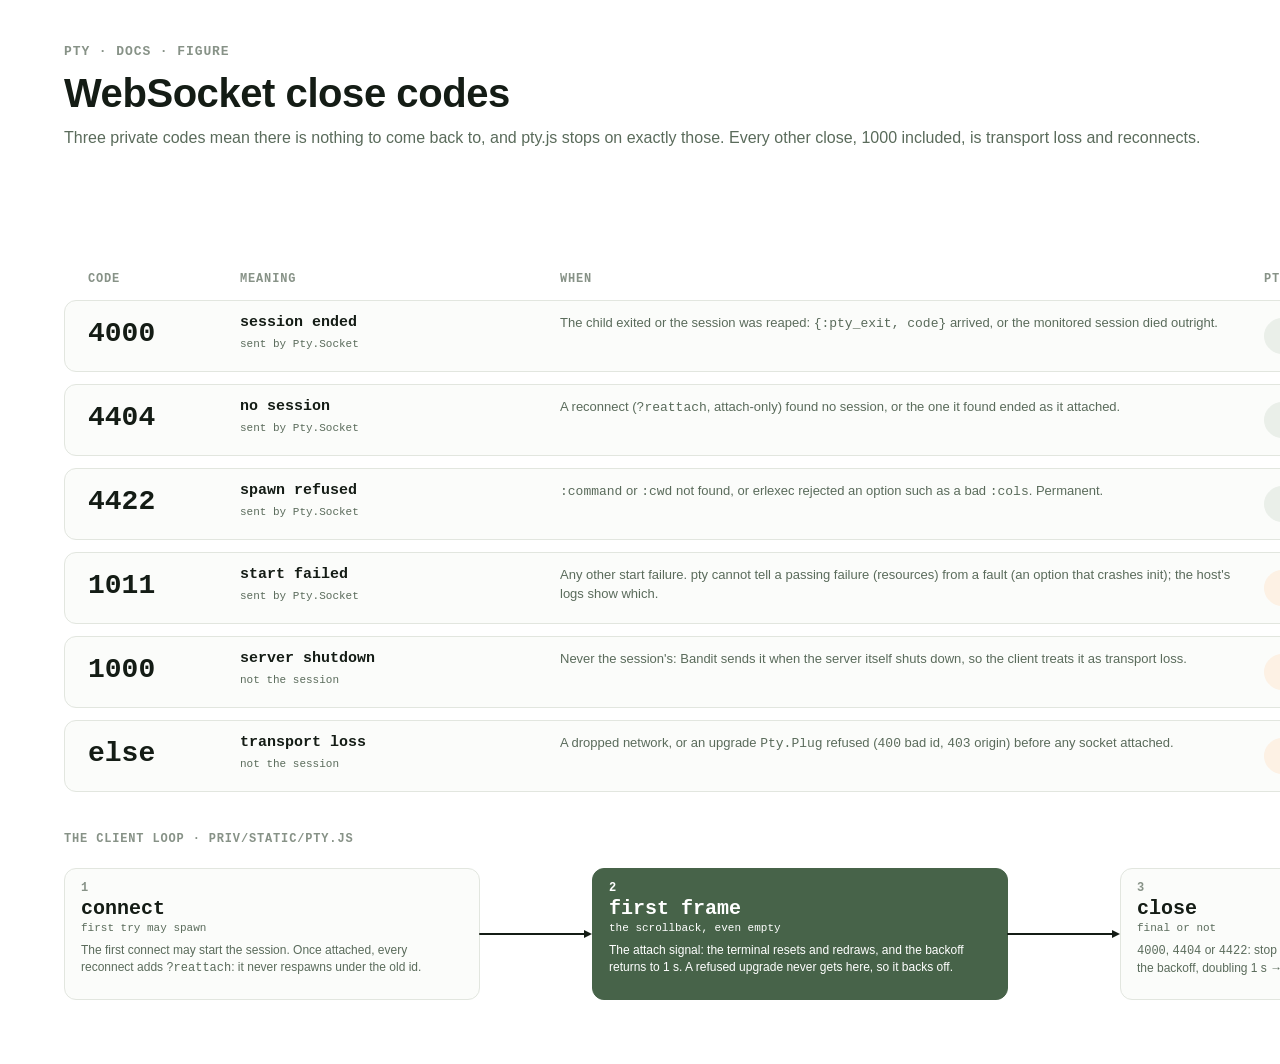
==== docs/figures/project/CloseCodes.dc.html @ 66c33f6b "docs: the pty figures canvas — session lifecycle, close codes — rendered behind mise run figures Can" ====
<!doctype html>
<html lang="en">
<head>
<meta charset="utf-8">
<title>WebSocket close codes</title>
<script src="./support.js"></script>
</head>
<body>
<x-dc>
<helmet>
<style>
body{margin:0;background:#ffffff}
a{color:#476349}a:hover{color:#3b5340}
</style>
</helmet>
<div style="position: relative; width: 1600px; height: 1064px; box-sizing: border-box; background: #ffffff; overflow: hidden; color: #141c15; font-family: -apple-system, BlinkMacSystemFont, 'Segoe UI', Inter, Roboto, 'Helvetica Neue', sans-serif">

<div style="position: absolute; left: 88px; top: 272px; font-family: ui-monospace, SFMono-Regular, 'SF Mono', Menlo, Consolas, monospace; font-size: 12px; font-weight: 550; letter-spacing: 0.07em; text-transform: uppercase; color: #879287">code</div>
<div style="position: absolute; left: 240px; top: 272px; font-family: ui-monospace, SFMono-Regular, 'SF Mono', Menlo, Consolas, monospace; font-size: 12px; font-weight: 550; letter-spacing: 0.07em; text-transform: uppercase; color: #879287">meaning</div>
<div style="position: absolute; left: 560px; top: 272px; font-family: ui-monospace, SFMono-Regular, 'SF Mono', Menlo, Consolas, monospace; font-size: 12px; font-weight: 550; letter-spacing: 0.07em; text-transform: uppercase; color: #879287">when</div>
<div style="position: absolute; left: 1264px; top: 272px; font-family: ui-monospace, SFMono-Regular, 'SF Mono', Menlo, Consolas, monospace; font-size: 12px; font-weight: 550; letter-spacing: 0.07em; text-transform: uppercase; color: #879287">pty.js</div>
<div style="position: absolute; left: 64px; top: 300px; width: 1472px; height: 72px; box-sizing: border-box; background: #fbfcfa; border: 1px solid #e2e6df; border-radius: 12px"></div><div style="position: absolute; left: 88px; top: 318px; font-family: ui-monospace, SFMono-Regular, 'SF Mono', Menlo, Consolas, monospace; font-size: 28px; font-weight: 550; color: #141c15">4000</div><div style="position: absolute; left: 240px; top: 314px; width: 300px; font-family: ui-monospace, SFMono-Regular, 'SF Mono', Menlo, Consolas, monospace; font-size: 15px; font-weight: 550; color: #141c15">session ended</div><div style="position: absolute; left: 240px; top: 338px; width: 300px; font-family: ui-monospace, SFMono-Regular, 'SF Mono', Menlo, Consolas, monospace; font-size: 11px; color: #5a6b5b">sent by Pty.Socket</div><div style="position: absolute; left: 560px; top: 314px; width: 680px; font-size: 13px; line-height: 1.45; color: #5a6b5b">The child exited or the session was reaped: <span style="font-family: ui-monospace, SFMono-Regular, 'SF Mono', Menlo, Consolas, monospace">{:pty_exit, code}</span> arrived, or the monitored session died outright.</div><div style="position: absolute; left: 1264px; top: 318px; width: 248px; height: 36px; box-sizing: border-box; border-radius: 999px; background: #eaefe9; border: 1px solid #eaefe9; color: #3b5340; font-family: ui-monospace, SFMono-Regular, 'SF Mono', Menlo, Consolas, monospace; font-size: 13px; font-weight: 550; display: flex; align-items: center; justify-content: center">stop · onExit</div>
<div style="position: absolute; left: 64px; top: 384px; width: 1472px; height: 72px; box-sizing: border-box; background: #fbfcfa; border: 1px solid #e2e6df; border-radius: 12px"></div><div style="position: absolute; left: 88px; top: 402px; font-family: ui-monospace, SFMono-Regular, 'SF Mono', Menlo, Consolas, monospace; font-size: 28px; font-weight: 550; color: #141c15">4404</div><div style="position: absolute; left: 240px; top: 398px; width: 300px; font-family: ui-monospace, SFMono-Regular, 'SF Mono', Menlo, Consolas, monospace; font-size: 15px; font-weight: 550; color: #141c15">no session</div><div style="position: absolute; left: 240px; top: 422px; width: 300px; font-family: ui-monospace, SFMono-Regular, 'SF Mono', Menlo, Consolas, monospace; font-size: 11px; color: #5a6b5b">sent by Pty.Socket</div><div style="position: absolute; left: 560px; top: 398px; width: 680px; font-size: 13px; line-height: 1.45; color: #5a6b5b">A reconnect (<span style="font-family: ui-monospace, SFMono-Regular, 'SF Mono', Menlo, Consolas, monospace">?reattach</span>, attach-only) found no session, or the one it found ended as it attached.</div><div style="position: absolute; left: 1264px; top: 402px; width: 248px; height: 36px; box-sizing: border-box; border-radius: 999px; background: #eaefe9; border: 1px solid #eaefe9; color: #3b5340; font-family: ui-monospace, SFMono-Regular, 'SF Mono', Menlo, Consolas, monospace; font-size: 13px; font-weight: 550; display: flex; align-items: center; justify-content: center">stop · onExit</div>
<div style="position: absolute; left: 64px; top: 468px; width: 1472px; height: 72px; box-sizing: border-box; background: #fbfcfa; border: 1px solid #e2e6df; border-radius: 12px"></div><div style="position: absolute; left: 88px; top: 486px; font-family: ui-monospace, SFMono-Regular, 'SF Mono', Menlo, Consolas, monospace; font-size: 28px; font-weight: 550; color: #141c15">4422</div><div style="position: absolute; left: 240px; top: 482px; width: 300px; font-family: ui-monospace, SFMono-Regular, 'SF Mono', Menlo, Consolas, monospace; font-size: 15px; font-weight: 550; color: #141c15">spawn refused</div><div style="position: absolute; left: 240px; top: 506px; width: 300px; font-family: ui-monospace, SFMono-Regular, 'SF Mono', Menlo, Consolas, monospace; font-size: 11px; color: #5a6b5b">sent by Pty.Socket</div><div style="position: absolute; left: 560px; top: 482px; width: 680px; font-size: 13px; line-height: 1.45; color: #5a6b5b"><span style="font-family: ui-monospace, SFMono-Regular, 'SF Mono', Menlo, Consolas, monospace">:command</span> or <span style="font-family: ui-monospace, SFMono-Regular, 'SF Mono', Menlo, Consolas, monospace">:cwd</span> not found, or erlexec rejected an option such as a bad <span style="font-family: ui-monospace, SFMono-Regular, 'SF Mono', Menlo, Consolas, monospace">:cols</span>. Permanent.</div><div style="position: absolute; left: 1264px; top: 486px; width: 248px; height: 36px; box-sizing: border-box; border-radius: 999px; background: #eaefe9; border: 1px solid #eaefe9; color: #3b5340; font-family: ui-monospace, SFMono-Regular, 'SF Mono', Menlo, Consolas, monospace; font-size: 13px; font-weight: 550; display: flex; align-items: center; justify-content: center">stop · onExit</div>
<div style="position: absolute; left: 64px; top: 552px; width: 1472px; height: 72px; box-sizing: border-box; background: #fbfcfa; border: 1px solid #e2e6df; border-radius: 12px"></div><div style="position: absolute; left: 88px; top: 570px; font-family: ui-monospace, SFMono-Regular, 'SF Mono', Menlo, Consolas, monospace; font-size: 28px; font-weight: 550; color: #141c15">1011</div><div style="position: absolute; left: 240px; top: 566px; width: 300px; font-family: ui-monospace, SFMono-Regular, 'SF Mono', Menlo, Consolas, monospace; font-size: 15px; font-weight: 550; color: #141c15">start failed</div><div style="position: absolute; left: 240px; top: 590px; width: 300px; font-family: ui-monospace, SFMono-Regular, 'SF Mono', Menlo, Consolas, monospace; font-size: 11px; color: #5a6b5b">sent by Pty.Socket</div><div style="position: absolute; left: 560px; top: 566px; width: 680px; font-size: 13px; line-height: 1.45; color: #5a6b5b">Any other start failure. pty cannot tell a passing failure (resources) from a fault (an option that crashes init); the host's logs show which.</div><div style="position: absolute; left: 1264px; top: 570px; width: 248px; height: 36px; box-sizing: border-box; border-radius: 999px; background: #fdf1e4; border: 1px solid #fdf1e4; color: #9c500f; font-family: ui-monospace, SFMono-Regular, 'SF Mono', Menlo, Consolas, monospace; font-size: 13px; font-weight: 550; display: flex; align-items: center; justify-content: center">reconnect</div>
<div style="position: absolute; left: 64px; top: 636px; width: 1472px; height: 72px; box-sizing: border-box; background: #fbfcfa; border: 1px solid #e2e6df; border-radius: 12px"></div><div style="position: absolute; left: 88px; top: 654px; font-family: ui-monospace, SFMono-Regular, 'SF Mono', Menlo, Consolas, monospace; font-size: 28px; font-weight: 550; color: #141c15">1000</div><div style="position: absolute; left: 240px; top: 650px; width: 300px; font-family: ui-monospace, SFMono-Regular, 'SF Mono', Menlo, Consolas, monospace; font-size: 15px; font-weight: 550; color: #141c15">server shutdown</div><div style="position: absolute; left: 240px; top: 674px; width: 300px; font-family: ui-monospace, SFMono-Regular, 'SF Mono', Menlo, Consolas, monospace; font-size: 11px; color: #5a6b5b">not the session</div><div style="position: absolute; left: 560px; top: 650px; width: 680px; font-size: 13px; line-height: 1.45; color: #5a6b5b">Never the session's: Bandit sends it when the server itself shuts down, so the client treats it as transport loss.</div><div style="position: absolute; left: 1264px; top: 654px; width: 248px; height: 36px; box-sizing: border-box; border-radius: 999px; background: #fdf1e4; border: 1px solid #fdf1e4; color: #9c500f; font-family: ui-monospace, SFMono-Regular, 'SF Mono', Menlo, Consolas, monospace; font-size: 13px; font-weight: 550; display: flex; align-items: center; justify-content: center">reconnect</div>
<div style="position: absolute; left: 64px; top: 720px; width: 1472px; height: 72px; box-sizing: border-box; background: #fbfcfa; border: 1px solid #e2e6df; border-radius: 12px"></div><div style="position: absolute; left: 88px; top: 738px; font-family: ui-monospace, SFMono-Regular, 'SF Mono', Menlo, Consolas, monospace; font-size: 28px; font-weight: 550; color: #141c15">else</div><div style="position: absolute; left: 240px; top: 734px; width: 300px; font-family: ui-monospace, SFMono-Regular, 'SF Mono', Menlo, Consolas, monospace; font-size: 15px; font-weight: 550; color: #141c15">transport loss</div><div style="position: absolute; left: 240px; top: 758px; width: 300px; font-family: ui-monospace, SFMono-Regular, 'SF Mono', Menlo, Consolas, monospace; font-size: 11px; color: #5a6b5b">not the session</div><div style="position: absolute; left: 560px; top: 734px; width: 680px; font-size: 13px; line-height: 1.45; color: #5a6b5b">A dropped network, or an upgrade <span style="font-family: ui-monospace, SFMono-Regular, 'SF Mono', Menlo, Consolas, monospace">Pty.Plug</span> refused (<span style="font-family: ui-monospace, SFMono-Regular, 'SF Mono', Menlo, Consolas, monospace">400</span> bad id, <span style="font-family: ui-monospace, SFMono-Regular, 'SF Mono', Menlo, Consolas, monospace">403</span> origin) before any socket attached.</div><div style="position: absolute; left: 1264px; top: 738px; width: 248px; height: 36px; box-sizing: border-box; border-radius: 999px; background: #fdf1e4; border: 1px solid #fdf1e4; color: #9c500f; font-family: ui-monospace, SFMono-Regular, 'SF Mono', Menlo, Consolas, monospace; font-size: 13px; font-weight: 550; display: flex; align-items: center; justify-content: center">reconnect</div>
<div style="position: absolute; left: 64px; top: 832px; font-family: ui-monospace, SFMono-Regular, 'SF Mono', Menlo, Consolas, monospace; font-size: 12px; font-weight: 550; letter-spacing: 0.07em; text-transform: uppercase; color: #879287">the client loop · priv/static/pty.js</div>
<div style="position: absolute; left: 64px; top: 868px; width: 416px; height: 132px; box-sizing: border-box; padding: 12px 16px; display: flex; align-items: flex-start; background: #fbfcfa; border: 1px solid #e2e6df; border-radius: 12px; color: #141c15"><span style="display: block"><span style="display: block; font-family: ui-monospace, SFMono-Regular, 'SF Mono', Menlo, Consolas, monospace; font-size: 12px; font-weight: 550; letter-spacing: 0.07em; text-transform: uppercase; color: #879287">1</span><span style="display: block; font-family: ui-monospace, SFMono-Regular, 'SF Mono', Menlo, Consolas, monospace; font-size: 20px; font-weight: 550; margin-top: 2px">connect</span><span style="display: block; font-family: ui-monospace, SFMono-Regular, 'SF Mono', Menlo, Consolas, monospace; font-size: 11px; color: #5a6b5b; margin-top: 2px">first try may spawn</span><span style="display: block; font-size: 12px; color: #5a6b5b; line-height: 1.45; margin-top: 8px">The first connect may start the session. Once attached, every reconnect adds <span style="font-family: ui-monospace, SFMono-Regular, 'SF Mono', Menlo, Consolas, monospace">?reattach</span>: it never respawns under the old id.</span></span></div>
<div style="position: absolute; left: 592px; top: 868px; width: 416px; height: 132px; box-sizing: border-box; padding: 12px 16px; display: flex; align-items: flex-start; background: #476349; border: 1px solid #476349; border-radius: 12px; color: #ffffff"><span style="display: block"><span style="display: block; font-family: ui-monospace, SFMono-Regular, 'SF Mono', Menlo, Consolas, monospace; font-size: 12px; font-weight: 550; letter-spacing: 0.07em; text-transform: uppercase; color: #ffffff">2</span><span style="display: block; font-family: ui-monospace, SFMono-Regular, 'SF Mono', Menlo, Consolas, monospace; font-size: 20px; font-weight: 550; margin-top: 2px">first frame</span><span style="display: block; font-family: ui-monospace, SFMono-Regular, 'SF Mono', Menlo, Consolas, monospace; font-size: 11px; color: #ffffff; margin-top: 2px">the scrollback, even empty</span><span style="display: block; font-size: 12px; color: #ffffff; line-height: 1.45; margin-top: 8px">The attach signal: the terminal resets and redraws, and the backoff returns to 1 s. A refused upgrade never gets here, so it backs off.</span></span></div>
<div style="position: absolute; left: 1120px; top: 868px; width: 416px; height: 132px; box-sizing: border-box; padding: 12px 16px; display: flex; align-items: flex-start; background: #fbfcfa; border: 1px solid #e2e6df; border-radius: 12px; color: #141c15"><span style="display: block"><span style="display: block; font-family: ui-monospace, SFMono-Regular, 'SF Mono', Menlo, Consolas, monospace; font-size: 12px; font-weight: 550; letter-spacing: 0.07em; text-transform: uppercase; color: #879287">3</span><span style="display: block; font-family: ui-monospace, SFMono-Regular, 'SF Mono', Menlo, Consolas, monospace; font-size: 20px; font-weight: 550; margin-top: 2px">close</span><span style="display: block; font-family: ui-monospace, SFMono-Regular, 'SF Mono', Menlo, Consolas, monospace; font-size: 11px; color: #5a6b5b; margin-top: 2px">final or not</span><span style="display: block; font-size: 12px; color: #5a6b5b; line-height: 1.45; margin-top: 8px"><span style="font-family: ui-monospace, SFMono-Regular, 'SF Mono', Menlo, Consolas, monospace">4000</span>, <span style="font-family: ui-monospace, SFMono-Regular, 'SF Mono', Menlo, Consolas, monospace">4404</span> or <span style="font-family: ui-monospace, SFMono-Regular, 'SF Mono', Menlo, Consolas, monospace">4422</span>: stop and fire <span style="font-family: ui-monospace, SFMono-Regular, 'SF Mono', Menlo, Consolas, monospace">onExit</span>. Anything else: retry after the backoff, doubling 1 s → 15 s.</span></span></div>
<svg width="120" height="8" viewBox="0 0 120 8" preserveAspectRatio="none" style="position: absolute; left: 476px; top: 930px; width: 120px; height: 8px; overflow: visible; fill: none; stroke: #141c15; stroke-width: 2; stroke-linecap: round; stroke-linejoin: round"><defs><marker id="dc-arrow-head-filled-9" orient="auto" markerWidth="5" markerHeight="5" refX="2" refY="2" overflow="visible"><path d="M0 0 L4 2 L0 4 Z" fill="#141c15" stroke="none" style="stroke: none; fill: #141c15; fill: context-stroke"/></marker></defs><path d="M 4 4 L 112 4" marker-end="url(#dc-arrow-head-filled-9)"></path></svg>
<svg width="120" height="8" viewBox="0 0 120 8" preserveAspectRatio="none" style="position: absolute; left: 1004px; top: 930px; width: 120px; height: 8px; overflow: visible; fill: none; stroke: #141c15; stroke-width: 2; stroke-linecap: round; stroke-linejoin: round"><defs><marker id="dc-arrow-head-filled-10" orient="auto" markerWidth="5" markerHeight="5" refX="2" refY="2" overflow="visible"><path d="M0 0 L4 2 L0 4 Z" fill="#141c15" stroke="none" style="stroke: none; fill: #141c15; fill: context-stroke"/></marker></defs><path d="M 4 4 L 112 4" marker-end="url(#dc-arrow-head-filled-10)"></path></svg>

<div style="position: absolute; left: 64px; top: 44px; font-family: ui-monospace, SFMono-Regular, 'SF Mono', Menlo, Consolas, monospace; font-size: 13px; font-weight: 550; letter-spacing: 0.07em; text-transform: uppercase; color: #879287">pty · docs · figure</div>
<div style="position: absolute; left: 64px; top: 68px; font-size: 40px; font-weight: 650; line-height: 1.25; letter-spacing: -0.011em; color: #141c15">WebSocket close codes</div>
<div style="position: absolute; left: 64px; top: 126px; font-size: 16px; color: #5a6b5b; max-width: 1180px; line-height: 1.55">Three private codes mean there is nothing to come back to, and pty.js stops on exactly those. Every other close, 1000 included, is transport loss and reconnects.</div>
</div>
</x-dc>
<script type="text/x-dc" data-dc-script data-props='{"$preview":{"width":1600,"height":1064}}'>
class Component extends DCLogic {
renderVals() {
return {};
}
}
</script>
</body>
</html>
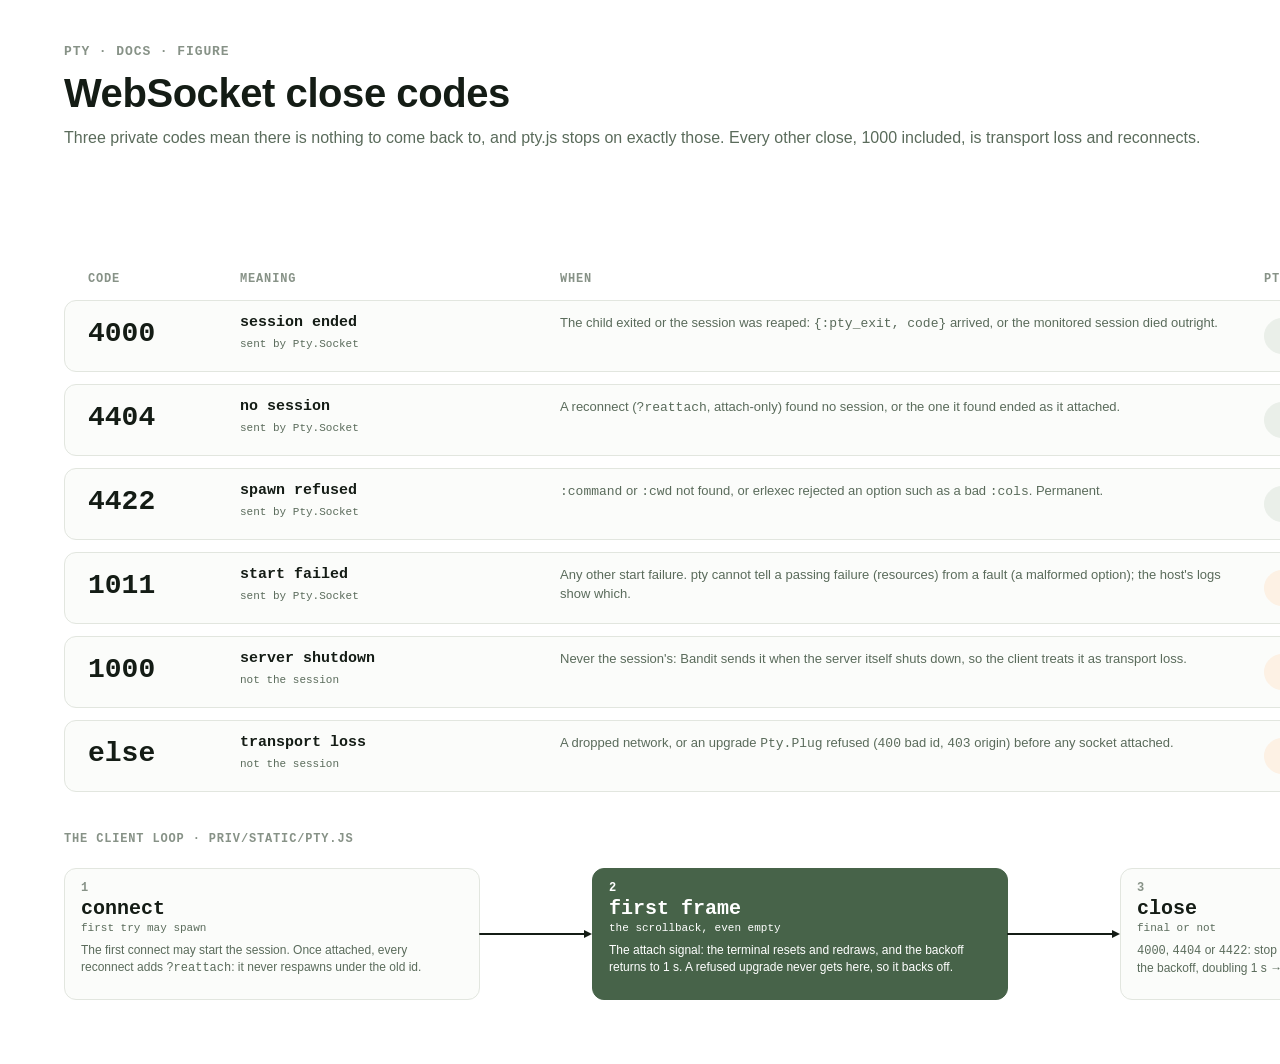
==== commit f3c5ce1d: "docs: the last "crashes init" claims, and an honest poll comment socket_test and the CloseCodes figu" ====
--- a/docs/figures/project/CloseCodes.dc.html
+++ b/docs/figures/project/CloseCodes.dc.html
@@ -22,7 +22,7 @@
 <div style="position: absolute; left: 64px; top: 300px; width: 1472px; height: 72px; box-sizing: border-box; background: #fbfcfa; border: 1px solid #e2e6df; border-radius: 12px"></div><div style="position: absolute; left: 88px; top: 318px; font-family: ui-monospace, SFMono-Regular, 'SF Mono', Menlo, Consolas, monospace; font-size: 28px; font-weight: 550; color: #141c15">4000</div><div style="position: absolute; left: 240px; top: 314px; width: 300px; font-family: ui-monospace, SFMono-Regular, 'SF Mono', Menlo, Consolas, monospace; font-size: 15px; font-weight: 550; color: #141c15">session ended</div><div style="position: absolute; left: 240px; top: 338px; width: 300px; font-family: ui-monospace, SFMono-Regular, 'SF Mono', Menlo, Consolas, monospace; font-size: 11px; color: #5a6b5b">sent by Pty.Socket</div><div style="position: absolute; left: 560px; top: 314px; width: 680px; font-size: 13px; line-height: 1.45; color: #5a6b5b">The child exited or the session was reaped: <span style="font-family: ui-monospace, SFMono-Regular, 'SF Mono', Menlo, Consolas, monospace">{:pty_exit, code}</span> arrived, or the monitored session died outright.</div><div style="position: absolute; left: 1264px; top: 318px; width: 248px; height: 36px; box-sizing: border-box; border-radius: 999px; background: #eaefe9; border: 1px solid #eaefe9; color: #3b5340; font-family: ui-monospace, SFMono-Regular, 'SF Mono', Menlo, Consolas, monospace; font-size: 13px; font-weight: 550; display: flex; align-items: center; justify-content: center">stop · onExit</div>
 <div style="position: absolute; left: 64px; top: 384px; width: 1472px; height: 72px; box-sizing: border-box; background: #fbfcfa; border: 1px solid #e2e6df; border-radius: 12px"></div><div style="position: absolute; left: 88px; top: 402px; font-family: ui-monospace, SFMono-Regular, 'SF Mono', Menlo, Consolas, monospace; font-size: 28px; font-weight: 550; color: #141c15">4404</div><div style="position: absolute; left: 240px; top: 398px; width: 300px; font-family: ui-monospace, SFMono-Regular, 'SF Mono', Menlo, Consolas, monospace; font-size: 15px; font-weight: 550; color: #141c15">no session</div><div style="position: absolute; left: 240px; top: 422px; width: 300px; font-family: ui-monospace, SFMono-Regular, 'SF Mono', Menlo, Consolas, monospace; font-size: 11px; color: #5a6b5b">sent by Pty.Socket</div><div style="position: absolute; left: 560px; top: 398px; width: 680px; font-size: 13px; line-height: 1.45; color: #5a6b5b">A reconnect (<span style="font-family: ui-monospace, SFMono-Regular, 'SF Mono', Menlo, Consolas, monospace">?reattach</span>, attach-only) found no session, or the one it found ended as it attached.</div><div style="position: absolute; left: 1264px; top: 402px; width: 248px; height: 36px; box-sizing: border-box; border-radius: 999px; background: #eaefe9; border: 1px solid #eaefe9; color: #3b5340; font-family: ui-monospace, SFMono-Regular, 'SF Mono', Menlo, Consolas, monospace; font-size: 13px; font-weight: 550; display: flex; align-items: center; justify-content: center">stop · onExit</div>
 <div style="position: absolute; left: 64px; top: 468px; width: 1472px; height: 72px; box-sizing: border-box; background: #fbfcfa; border: 1px solid #e2e6df; border-radius: 12px"></div><div style="position: absolute; left: 88px; top: 486px; font-family: ui-monospace, SFMono-Regular, 'SF Mono', Menlo, Consolas, monospace; font-size: 28px; font-weight: 550; color: #141c15">4422</div><div style="position: absolute; left: 240px; top: 482px; width: 300px; font-family: ui-monospace, SFMono-Regular, 'SF Mono', Menlo, Consolas, monospace; font-size: 15px; font-weight: 550; color: #141c15">spawn refused</div><div style="position: absolute; left: 240px; top: 506px; width: 300px; font-family: ui-monospace, SFMono-Regular, 'SF Mono', Menlo, Consolas, monospace; font-size: 11px; color: #5a6b5b">sent by Pty.Socket</div><div style="position: absolute; left: 560px; top: 482px; width: 680px; font-size: 13px; line-height: 1.45; color: #5a6b5b"><span style="font-family: ui-monospace, SFMono-Regular, 'SF Mono', Menlo, Consolas, monospace">:command</span> or <span style="font-family: ui-monospace, SFMono-Regular, 'SF Mono', Menlo, Consolas, monospace">:cwd</span> not found, or erlexec rejected an option such as a bad <span style="font-family: ui-monospace, SFMono-Regular, 'SF Mono', Menlo, Consolas, monospace">:cols</span>. Permanent.</div><div style="position: absolute; left: 1264px; top: 486px; width: 248px; height: 36px; box-sizing: border-box; border-radius: 999px; background: #eaefe9; border: 1px solid #eaefe9; color: #3b5340; font-family: ui-monospace, SFMono-Regular, 'SF Mono', Menlo, Consolas, monospace; font-size: 13px; font-weight: 550; display: flex; align-items: center; justify-content: center">stop · onExit</div>
-<div style="position: absolute; left: 64px; top: 552px; width: 1472px; height: 72px; box-sizing: border-box; background: #fbfcfa; border: 1px solid #e2e6df; border-radius: 12px"></div><div style="position: absolute; left: 88px; top: 570px; font-family: ui-monospace, SFMono-Regular, 'SF Mono', Menlo, Consolas, monospace; font-size: 28px; font-weight: 550; color: #141c15">1011</div><div style="position: absolute; left: 240px; top: 566px; width: 300px; font-family: ui-monospace, SFMono-Regular, 'SF Mono', Menlo, Consolas, monospace; font-size: 15px; font-weight: 550; color: #141c15">start failed</div><div style="position: absolute; left: 240px; top: 590px; width: 300px; font-family: ui-monospace, SFMono-Regular, 'SF Mono', Menlo, Consolas, monospace; font-size: 11px; color: #5a6b5b">sent by Pty.Socket</div><div style="position: absolute; left: 560px; top: 566px; width: 680px; font-size: 13px; line-height: 1.45; color: #5a6b5b">Any other start failure. pty cannot tell a passing failure (resources) from a fault (an option that crashes init); the host's logs show which.</div><div style="position: absolute; left: 1264px; top: 570px; width: 248px; height: 36px; box-sizing: border-box; border-radius: 999px; background: #fdf1e4; border: 1px solid #fdf1e4; color: #9c500f; font-family: ui-monospace, SFMono-Regular, 'SF Mono', Menlo, Consolas, monospace; font-size: 13px; font-weight: 550; display: flex; align-items: center; justify-content: center">reconnect</div>
+<div style="position: absolute; left: 64px; top: 552px; width: 1472px; height: 72px; box-sizing: border-box; background: #fbfcfa; border: 1px solid #e2e6df; border-radius: 12px"></div><div style="position: absolute; left: 88px; top: 570px; font-family: ui-monospace, SFMono-Regular, 'SF Mono', Menlo, Consolas, monospace; font-size: 28px; font-weight: 550; color: #141c15">1011</div><div style="position: absolute; left: 240px; top: 566px; width: 300px; font-family: ui-monospace, SFMono-Regular, 'SF Mono', Menlo, Consolas, monospace; font-size: 15px; font-weight: 550; color: #141c15">start failed</div><div style="position: absolute; left: 240px; top: 590px; width: 300px; font-family: ui-monospace, SFMono-Regular, 'SF Mono', Menlo, Consolas, monospace; font-size: 11px; color: #5a6b5b">sent by Pty.Socket</div><div style="position: absolute; left: 560px; top: 566px; width: 680px; font-size: 13px; line-height: 1.45; color: #5a6b5b">Any other start failure. pty cannot tell a passing failure (resources) from a fault (a malformed option); the host's logs show which.</div><div style="position: absolute; left: 1264px; top: 570px; width: 248px; height: 36px; box-sizing: border-box; border-radius: 999px; background: #fdf1e4; border: 1px solid #fdf1e4; color: #9c500f; font-family: ui-monospace, SFMono-Regular, 'SF Mono', Menlo, Consolas, monospace; font-size: 13px; font-weight: 550; display: flex; align-items: center; justify-content: center">reconnect</div>
 <div style="position: absolute; left: 64px; top: 636px; width: 1472px; height: 72px; box-sizing: border-box; background: #fbfcfa; border: 1px solid #e2e6df; border-radius: 12px"></div><div style="position: absolute; left: 88px; top: 654px; font-family: ui-monospace, SFMono-Regular, 'SF Mono', Menlo, Consolas, monospace; font-size: 28px; font-weight: 550; color: #141c15">1000</div><div style="position: absolute; left: 240px; top: 650px; width: 300px; font-family: ui-monospace, SFMono-Regular, 'SF Mono', Menlo, Consolas, monospace; font-size: 15px; font-weight: 550; color: #141c15">server shutdown</div><div style="position: absolute; left: 240px; top: 674px; width: 300px; font-family: ui-monospace, SFMono-Regular, 'SF Mono', Menlo, Consolas, monospace; font-size: 11px; color: #5a6b5b">not the session</div><div style="position: absolute; left: 560px; top: 650px; width: 680px; font-size: 13px; line-height: 1.45; color: #5a6b5b">Never the session's: Bandit sends it when the server itself shuts down, so the client treats it as transport loss.</div><div style="position: absolute; left: 1264px; top: 654px; width: 248px; height: 36px; box-sizing: border-box; border-radius: 999px; background: #fdf1e4; border: 1px solid #fdf1e4; color: #9c500f; font-family: ui-monospace, SFMono-Regular, 'SF Mono', Menlo, Consolas, monospace; font-size: 13px; font-weight: 550; display: flex; align-items: center; justify-content: center">reconnect</div>
 <div style="position: absolute; left: 64px; top: 720px; width: 1472px; height: 72px; box-sizing: border-box; background: #fbfcfa; border: 1px solid #e2e6df; border-radius: 12px"></div><div style="position: absolute; left: 88px; top: 738px; font-family: ui-monospace, SFMono-Regular, 'SF Mono', Menlo, Consolas, monospace; font-size: 28px; font-weight: 550; color: #141c15">else</div><div style="position: absolute; left: 240px; top: 734px; width: 300px; font-family: ui-monospace, SFMono-Regular, 'SF Mono', Menlo, Consolas, monospace; font-size: 15px; font-weight: 550; color: #141c15">transport loss</div><div style="position: absolute; left: 240px; top: 758px; width: 300px; font-family: ui-monospace, SFMono-Regular, 'SF Mono', Menlo, Consolas, monospace; font-size: 11px; color: #5a6b5b">not the session</div><div style="position: absolute; left: 560px; top: 734px; width: 680px; font-size: 13px; line-height: 1.45; color: #5a6b5b">A dropped network, or an upgrade <span style="font-family: ui-monospace, SFMono-Regular, 'SF Mono', Menlo, Consolas, monospace">Pty.Plug</span> refused (<span style="font-family: ui-monospace, SFMono-Regular, 'SF Mono', Menlo, Consolas, monospace">400</span> bad id, <span style="font-family: ui-monospace, SFMono-Regular, 'SF Mono', Menlo, Consolas, monospace">403</span> origin) before any socket attached.</div><div style="position: absolute; left: 1264px; top: 738px; width: 248px; height: 36px; box-sizing: border-box; border-radius: 999px; background: #fdf1e4; border: 1px solid #fdf1e4; color: #9c500f; font-family: ui-monospace, SFMono-Regular, 'SF Mono', Menlo, Consolas, monospace; font-size: 13px; font-weight: 550; display: flex; align-items: center; justify-content: center">reconnect</div>
 <div style="position: absolute; left: 64px; top: 832px; font-family: ui-monospace, SFMono-Regular, 'SF Mono', Menlo, Consolas, monospace; font-size: 12px; font-weight: 550; letter-spacing: 0.07em; text-transform: uppercase; color: #879287">the client loop · priv/static/pty.js</div>
